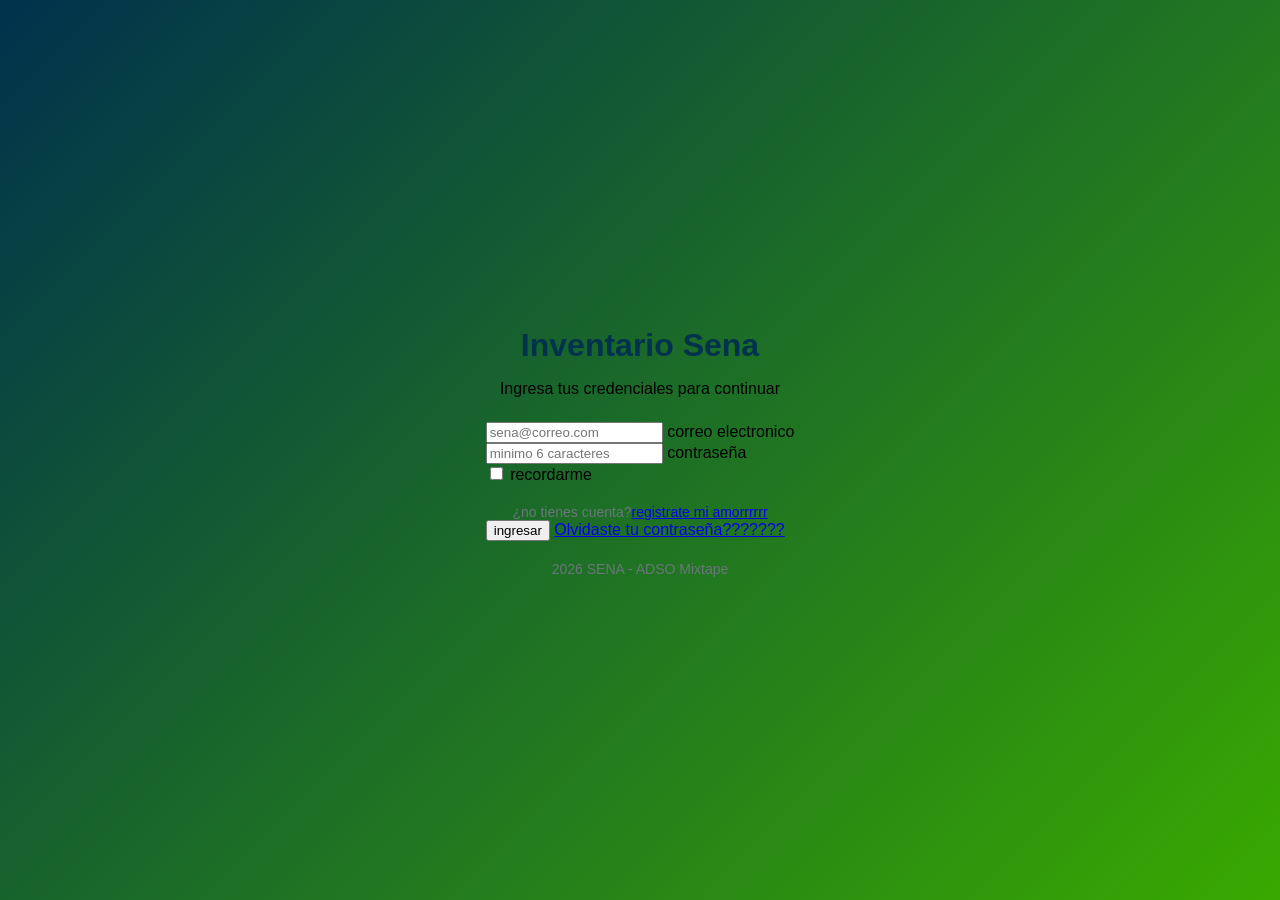
==== index.html @ 55def1b6 "Initial commit" ====
<!DOCTYPE html>
<!-- lang es para lenguaje es = español-->
<html lang="es">
<head>
    <!--utf -8 es hora colombiana-->
    <meta charset="UTF-8">
    <!-- meta name=..... es para que la pagina sea de la escala de la pantalla-->
    <meta name="viewport" content="width=device-width, initial-scale=1.0">
    <!--title es el encabezado de la pagina-->
    <title>Iniciar sesion de inventario ADSO</title>
    <link href="css/estilos.css" rel="stylesheet">
    <!--llama los estilos persolanizados-->
</head>
<body class="login-fondo">
    <class="login-card"><!--contenido principal de la pagina-->
    <header class="login-encabezado"><!--encabezado de logion-->

        <!--icono de la tienda-->
        <i class="bi bi-shop display-4 text-sena"></i>


    <h1 class="h3 fw-bold">Inventario Sena</h1><!--h# es para titulos-->
    <p class="text-secondary mb-0">Ingresa tus credenciales para continuar</p>
    </header>

    <form action="dashboard.html" method="get">

<!--form permite crear el contenido de un formulario cuando se envia nos lleva a la ruta(dashboard)-->
<!--method con envia la informacion con get-->

<div class="form-floating mb-3"><!--div permite agrupar un contenido en un contenedor-->


<input type="email" class="form-control" placeholder="sena@correo.com" required>
    <!--type obliga que tenga el@, placeholder el texto de ejemplo required es q es un campo obligatorio-->

<label for="correo"><i class="bi-envelope me-1"></i> correo electronico</label>
<!--label es una etiqueta de texto que con el for conecta con el input-->

</div>

<div class="from-floating mb-3">

<input type="password" class="form-control" id="clave" placeholder="minimo 6 caracteres" minlength="6" required>
    <label for="clave"><i class="bi bi-lock me-1"></i> contraseña</label>

</div>

<div class="d-flex justify-content-between align-items-center mb-4">

<div class="form-check">

<input class="form-check-input" type="checkbox" id="recordar">
<label class="form-check-label" for="recordar">recordarme</label><!-- type checkbox es caslla de verificacion-->


</div>

<p class="login-pie">¿no tienes cuenta?<a href="registro.html" class="text-decoration-none">registrate mi amorrrrrr</a></p>


<button type="subimit" class="btn btn-sena w-100 py-2 fw-semibold">
   <i class="bi bi-box-arrow-in-right me-1"> </i> ingresar </button>  <!--envia el formulario antes revisa los campos required email y minlengt-->


    </form><!--cierra el formulario-->


    <a href="#" class="small text-decoration-none"> Olvidaste tu contraseña???????</a>

    </div>



<footer class="login-pie">2026 SENA - ADSO Mixtape</footer>
<!--es el pie de la pagina-->
</main>



</body>




</html>
---- css/estilos.css ----
/* hoja de estilos de software de inventarios */

/* variables de marca es decir las generales */
:root {
  /* es la raiz del documento las variables declaradas aqui sirven para toda la pagina */
  --sena-verde: #39a900; /* toda variable indica con -- el color esta en hexadecimal pero puede colocarlos en texto */
  --sena-verde-oscuro: #2e8700;
  --sena-azul: #00324d;
  --sidebar-ancho: 250px; /* ancho del menu lateral px es la unidad de medida de css */
}

/* variables generales que son estilos que aplican a todas las paginas */
body {
  /* afecta a todo el cuerpo de la pagina */
  margin: 0; /* quita la margen que el navegador coloca por defecto */
  font-family: "Segoe UI", Roboto, Arial, sans-serif; /* tipos de letra si no existe pasa a la siguiente */
}

/* texto verde sena */
.texto-sena {
  /* usa la variable de marca */
  color: var(--sena-verde);
}

/* boton con los colores del sena usando las variables de bootstrap */
/* se usa junto a btn: class="btn btn-sena" */
.btn-sena {
  /* color de texto */
  --bs-btn-color: #fff;
  /* color de fondo */
  --bs-btn-bg: var(--sena-verde);
  /* color de borde */
  --bs-btn-border-color: var(--sena-verde);
  /* texto con el mouse arriba */
  --bs-btn-hover-color: #fff;
  /* fondo con el mouse encima */
  --bs-btn-hover-bg: var(--sena-verde-oscuro);
  /* borde con el mouse encima */
  --bs-btn-hover-border-color: var(--sena-verde-oscuro);
  /* texto mientras se hace clic */
  --bs-btn-active-color: #fff;
  /* fondo mientras se hace clic */
  --bs-btn-active-bg: var(--sena-verde-oscuro);
  /* borde mientras se hace clic */
  --bs-btn-active-border-color: var(--sena-verde-oscuro);
}

/* la coma aplica la misma regla a varios selectores: los campos con el foco */
.form-control:focus,
/* las listas desplegables con foco */
.form-select:focus,
/* y las casillas con foco */
.form-check-input:focus {
  /* borde verde en lugar de azul de bootstrap */
  border-color: var(--sena-verde);
  /* halo verde traslucido al rededor del campo */
  box-shadow: 0 0 0 0.25rem rgba(57, 169, 0, 0.25);
}

/* casilla o instructor marcado */
.form-check-input:checked {
  /* relleno verde */
  background-color: var(--sena-verde);
  /* borde verde */
  border-color: var(--sena-verde);
}

/* login y registro */
/* fondo de pantalla */
.login-fondo {
  /* alto minimo de toda la ventana */
  min-height: 100vh;
  /* flexbox */
  display: flex;
  /* centrado vertical */
  align-items: center;
  justify-content: center;
  /* relleno en celular */
  padding: 1rem;
  /* el padding no suma al alto */
  box-sizing: border-box;
  /* degradado azul - verde */
  background: linear-gradient(135deg, var(--sena-azul), var(--sena-verde));
}

/* tarjeta blanca */
.login-card {
  /* ancho completo */
  width: 100%;
  /* hasta 420px */
  max-width: 420;
  /* fondo blanco */
  background-color: #fff;
  /* esquinas redondeadas */
  border-radius: 1rem;
  /* relleno interno */
  padding: 2.5rem 2rem;
  /* el ancho incluye el relleno */
  box-sizing: border-box;
  /* sombra */
  box-shadow: 0 1rem 3rem rgba(0, 0, 0, 0.25);
}

/* dos clases pegadas (sin espacio) = elementos que tienen ambas clases la usara el registro que tienen mas campos */
.login-card.ancha {
  /* tarjeta mas ancha */
  max-width: 680px;
}

/* encabezado de la tarjeta */
.login-encabezado {
  /* centrado */
  text-align: center;
  /* espacio inferior */
  margin-bottom: 1.5rem;
}

/* titulo dentro del encabezado */
.login-encabezado h1 {
  /* azul SENA */
  color: var(--sena-azul);
  /* margen pequeño */
  margin: 0.25rem 0;
}

/* textos pequeños de abajo */
.login-pie {
  /* centrados */
  text-align: center;
  /* letra pequeña */
  font-size: 0.875rem;
  /* gris */
  color: #6c757d;
  /* margen superior */
  margin: 1.25rem 0 0;
}

/* panel menu lateral */
/* clase del <aside> del menulateral */
.sidebar {
  /* fondo azul sena usamos !important por que en pantallas grandes bootstrap pone offcanvas-lg con fondo transparente usando !important y solo asi podemos priorizarlo */
  background-color: var(--sena-azul) !important;
  /* texto blanco dentro del menu */
  color: #fff;
}

/* enlaces del menu lateral */
.sidebar .nav-link {
  /* blanco al 75% los enlaces no activos se ven un poco apagados */
  color: rgba(255, 255, 255, 0.75);
  /* esquinas redondeadas */
  border-radius: 0.5rem;
  /* separacion entre enlaces */
  margin-bottom: 0.25rem;
}

/* enlace con el mouse encima */
.sidebar .nav-link:hover {
  /* texto blanco */
  color: #fff;
  /* fondo blanco al 10% un resalte sutil */
  background-color: rgba(255, 255, 255, 0.1);
}

/* enlace de la pagina actual (tiene las dos clases: nav-link y active) */
.sidebar .nav-link.active {
  /* texto blanco */
  color: #fff;
  /* fondo verde sena el usuario sabe en que modulo esta */
  background-color: var(--sena-verde);
}

/* las reglas siguientes solo aplican en pantallas de 992px o mas el breakpoint de bootstrap */
@media (min-width: 992px) {
  /* menu lateral del computador */
  .sidebar {
    /* queda fijo no se mueve al desplazar la pagina */
    position: fixed;
    /* pegado arriba */
    top: 0;
    /* y abajo ocupa todo el alto */
    bottom: 0;
    /* pegado a la izquierda */
    left: 0;
    /* ancho tomado de la variable (250px) */
    width: var(--sidebar-ancho);
  }

  /* cuerpo del menu computador */
  .sidebar .offcanvas-body {
    /* ocupa todo el alto asi el boton cierra sesion queda al fondo */
    height: 100%;
    /* si el menu es muy largo aparece la barra de desplazamiento */
    overflow-y: auto;
  }


  /* el contenedor de la barra superior + el contenido*/
  .contenido{
/*se recorre a la derecha el ancho del menu para que no quede debajo de el*/
margin-left: var(--sidebar-ancho);
  }

/* cierre de la funcion @media*/

}

/* tarjetas de los indicadores*/
/* tarjetas con lls numeros del dashboard
(Kpi indicador clave*/
.tarjetas-kpi{
    /*sin borde general*/
    border: 0;
    /*ecxepto una franja verde a la izquierda*/
    border-left: 4px solid var(var(--sena-verde));
    /*anima el movimiento y la sombra 0.2 segundos*/
    transition: transform .2s, box-shadow .2s;

}

/*tarjeta con el mause encima */
.tarjetas-kpi:hover{
    /*sa sube 4px efecto de levantarse*/
    transform: translateY(-4px);
    /*sombra mas marcada (!important para ganarle al shadow-sm*/
    box-shadow: 0 ,5rem rgba(0, 0, 0, .12)!important;
}
/*cuadro de color que contiene el icono de tarjeta*/
.icono-kpi{
    width: 52px;
    height: 52px;
    /*flexbox para centrar el icono */
    display: flex;
    align-items: center;
    justify-content: center;
    border-radius: .75rem;
    font-size: 1.5rem;

}

/*modulos de gestion*/
/* circulo con las inicialess del usuario*/
.avatar{
    width: 38px;
    height: 38px;
    border-radius: 50%;
    /*flexbox en line para centrar las letras*/
    display: inline-flex;
    align-items: center;
    justify-content: center;
    /*letras seminegritas*/
    font-weight: 600;
    font-size:  .85rem;
    /*evita que el circulo se aplaste por falta de espacio*/
    flex-shrink: 0;
}

/*personalizamos la paginacion de bootstrapcon sus variables*/
/*color de los numeros*/
.pagination{
--bs-pagination-color: var(--sena-azul);

/*fondo de pagina activa*/
--bs-pagination-active-bg: var(var(--sena-verde));
/*borde de pagina activa*/
--bs-pagination-active-border-color:var(var(--sena-verde));
}

/*tarjeta punteada que invita a crear una categoria nueva*/
.trajeta-agregar{
    border: 2px dashed #ced4da;
    background-color: transparent;
    color: #6c757d;
    min-height: 200px;
    /*anima cambios de color*/
    transition: border-color .2, color .2s;
}

/* al pasar el mause*/
.tarjeta-agregar:hover{
    border-color: var(--sena-verde);
    color: var(--sena-verde);
}

/*cuadro donde ira el fondo del color*/
.miniatura{
    width: 48px;
    height: 48px;
    display: flex;
    align-items: center;
    border-radius: .5rem;
    background-color: #eef2f5;
    color: var(--sena-azul);
    font-size: 1.4rem;
    flex-shrink: 0;
}

/*lista de categorias de la clase*/
.list-group{
    /*fonde item activo*/
    --bs-list-group-active-bg:var(var(--sena-verde));
    /*borde de item activo*/
    --bs-list-group-active-border-color:var(var(--sena-verde));
}
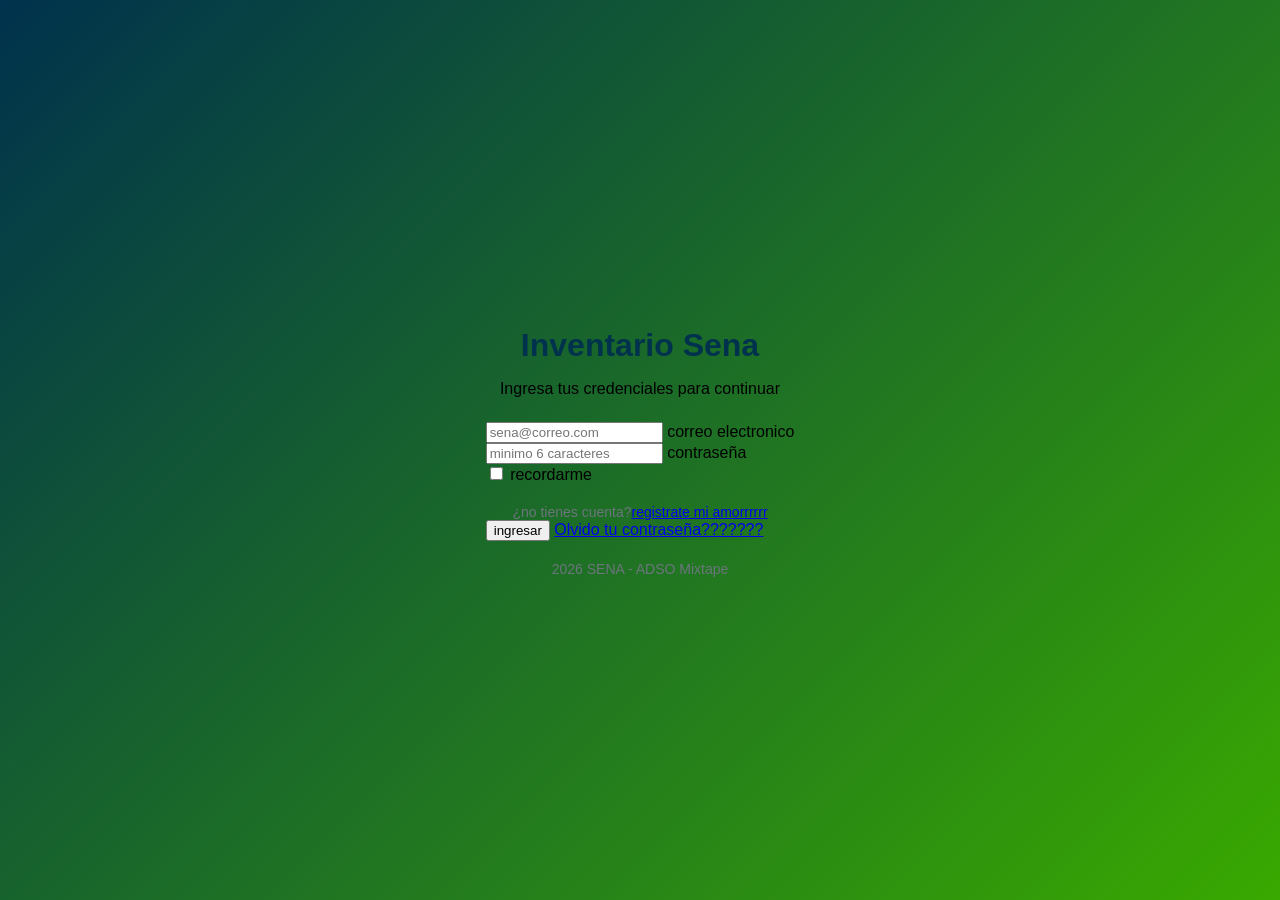
==== commit 569a0521: "prueba git mas de dos cambios obliga a tener comentarios  solo 1 no obliga" ====
--- a/index.html
+++ b/index.html
@@ -66,7 +66,7 @@
     </form><!--cierra el formulario-->
 
 
-    <a href="#" class="small text-decoration-none"> Olvidaste tu contraseña???????</a>
+    <a href="#" class="small text-decoration-none"> Olvido tu contraseña???????</a>
 
     </div>
 
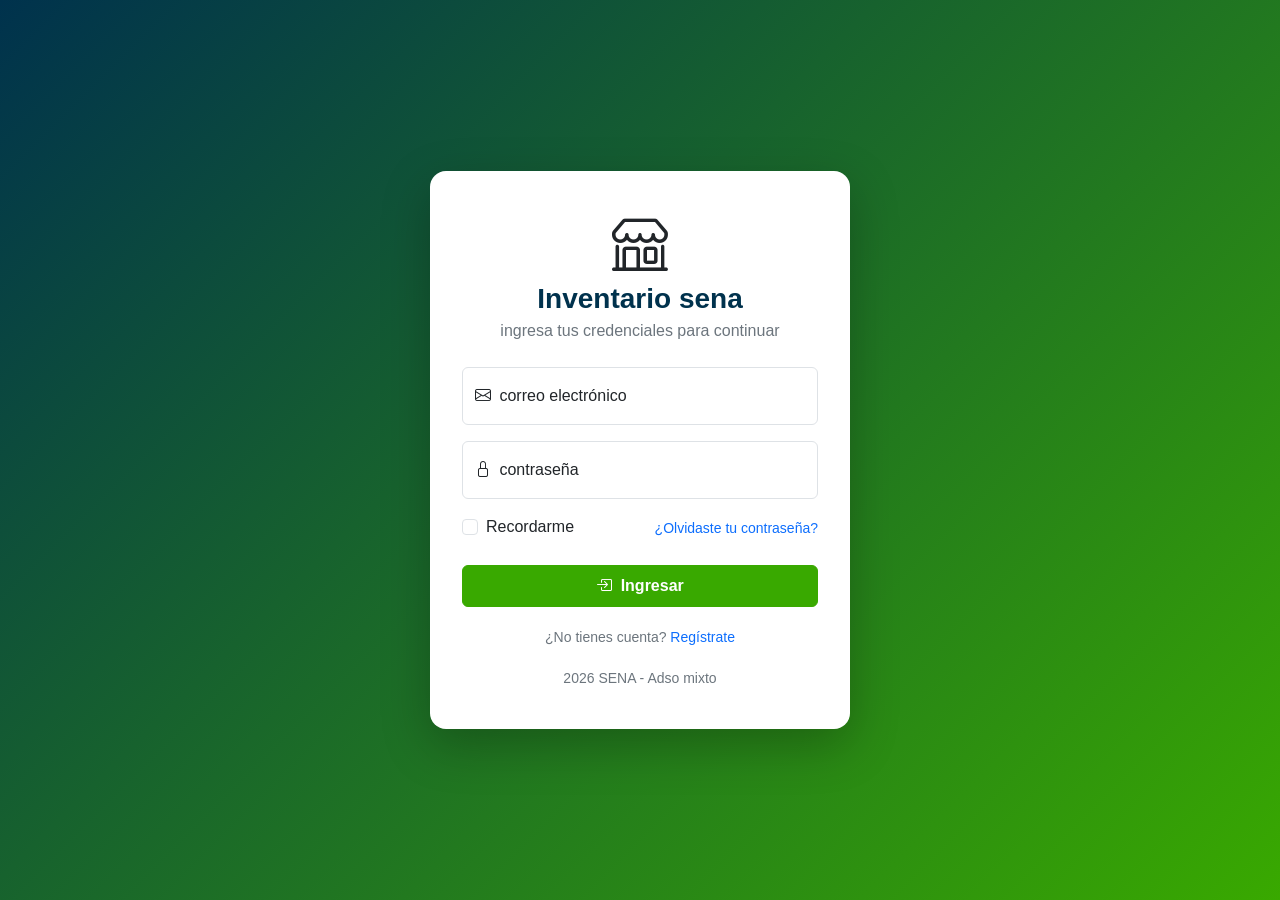
==== commit ff396d07: "Cambios en el css Realice cambios para q se vea mas bonito En el index llamando boostrap y usando cs" ====
--- a/index.html
+++ b/index.html
@@ -1,86 +1,93 @@
 <!DOCTYPE html>
-<!-- lang es para lenguaje es = español-->
 <html lang="es">
 <head>
-    <!--utf -8 es hora colombiana-->
     <meta charset="UTF-8">
-    <!-- meta name=..... es para que la pagina sea de la escala de la pantalla-->
     <meta name="viewport" content="width=device-width, initial-scale=1.0">
-    <!--title es el encabezado de la pagina-->
-    <title>Iniciar sesion de inventario ADSO</title>
+    <title>iniciar sesión inventario adso</title>
+    <!--css de boostrap 5.3.3 desde url predeterminada-->
+    <link href="https://cdn.jsdelivr.net/npm/bootstrap@5.3.3/dist/css/bootstrap.min.css" rel="stylesheet">
     <link href="css/estilos.css" rel="stylesheet">
-    <!--llama los estilos persolanizados-->
+
+        <!--Libreria de iconos bootstrap-->
+    <link href="https://cdn.jsdelivr.net/npm/bootstrap-icons@1.11.3/font/bootstrap-icons.min.css" rel="stylesheet">
+    <link href="css/estilos.css" rel="stylesheet">
 </head>
+
 <body class="login-fondo">
-    <class="login-card"><!--contenido principal de la pagina-->
-    <header class="login-encabezado"><!--encabezado de logion-->
 
-        <!--icono de la tienda-->
-        <i class="bi bi-shop display-4 text-sena"></i>
+    <main class="login-card">
 
+        <header class="login-encabezado">
+            <!-- icono de la tienda -->
+            <i class="bi bi-shop display-4 text-sena"></i>
 
-    <h1 class="h3 fw-bold">Inventario Sena</h1><!--h# es para titulos-->
-    <p class="text-secondary mb-0">Ingresa tus credenciales para continuar</p>
-    </header>
+            <h1 class="h3 fw-bold">Inventario sena</h1>
 
-    <form action="dashboard.html" method="get">
+            <p class="text-secondary mb-0">
+                ingresa tus credenciales para continuar
+            </p>
+        </header>
 
-<!--form permite crear el contenido de un formulario cuando se envia nos lleva a la ruta(dashboard)-->
-<!--method con envia la informacion con get-->
+        <form action="dashboard.html" method="get">
 
-<div class="form-floating mb-3"><!--div permite agrupar un contenido en un contenedor-->
+            <div class="form-floating mb-3">
+                <input type="email" class="form-control" id="correo"
+                    placeholder="sena@correo.com" required>
 
+                <label for="correo">
+                    <i class="bi bi-envelope me-1"></i>
+                    correo electrónico
+                </label>
+            </div>
 
-<input type="email" class="form-control" placeholder="sena@correo.com" required>
-    <!--type obliga que tenga el@, placeholder el texto de ejemplo required es q es un campo obligatorio-->
+            <div class="form-floating mb-3">
 
-<label for="correo"><i class="bi-envelope me-1"></i> correo electronico</label>
-<!--label es una etiqueta de texto que con el for conecta con el input-->
+                <input type="password" class="form-control" id="clave"
+                    placeholder="minimo 6 caracteres"
+                    minlength="6" required>
 
-</div>
+                <label for="clave">
+                    <i class="bi bi-lock me-1"></i>
+                    contraseña
+                </label>
 
-<div class="from-floating mb-3">
+            </div>
 
-<input type="password" class="form-control" id="clave" placeholder="minimo 6 caracteres" minlength="6" required>
-    <label for="clave"><i class="bi bi-lock me-1"></i> contraseña</label>
+            <div class="d-flex justify-content-between align-items-center mb-4">
 
-</div>
+                <div class="form-check">
 
-<div class="d-flex justify-content-between align-items-center mb-4">
+                    <input class="form-check-input" type="checkbox" id="recordar">
 
-<div class="form-check">
+                    <label class="form-check-label" for="recordar">
+                        Recordarme
+                    </label>
 
-<input class="form-check-input" type="checkbox" id="recordar">
-<label class="form-check-label" for="recordar">recordarme</label><!-- type checkbox es caslla de verificacion-->
+                </div>
 
+                <a href="#" class="small text-decoration-none">
+                    ¿Olvidaste tu contraseña?
+                </a>
 
-</div>
+            </div>
 
-<p class="login-pie">¿no tienes cuenta?<a href="registro.html" class="text-decoration-none">registrate mi amorrrrrr</a></p>
+            <button type="submit" class="btn btn-sena w-100 py-2 fw-semibold">
+                <i class="bi bi-box-arrow-in-right me-1"></i>
+                Ingresar
+            </button>
 
+        </form>
 
-<button type="subimit" class="btn btn-sena w-100 py-2 fw-semibold">
-   <i class="bi bi-box-arrow-in-right me-1"> </i> ingresar </button>  <!--envia el formulario antes revisa los campos required email y minlengt-->
+        <p class="login-pie">
+            ¿No tienes cuenta?
+            <a href="registro.html" class="text-decoration-none">Regístrate</a>
+        </p>
 
+        <footer class="login-pie">
+            2026 SENA - Adso mixto
+        </footer>
 
-    </form><!--cierra el formulario-->
-
-
-    <a href="#" class="small text-decoration-none"> Olvido tu contraseña???????</a>
-
-    </div>
-
-
-
-<footer class="login-pie">2026 SENA - ADSO Mixtape</footer>
-<!--es el pie de la pagina-->
-</main>
-
-
+    </main>
 
 </body>
-
-
-
-
 </html>
--- a/css/estilos.css
+++ b/css/estilos.css
@@ -88,7 +88,7 @@
   /* ancho completo */
   width: 100%;
   /* hasta 420px */
-  max-width: 420;
+  max-width: 420px;
   /* fondo blanco */
   background-color: #fff;
   /* esquinas redondeadas */
--- a/css/estilos.css
+++ b/css/estilos.css
@@ -88,7 +88,7 @@
   /* ancho completo */
   width: 100%;
   /* hasta 420px */
-  max-width: 420;
+  max-width: 420px;
   /* fondo blanco */
   background-color: #fff;
   /* esquinas redondeadas */
